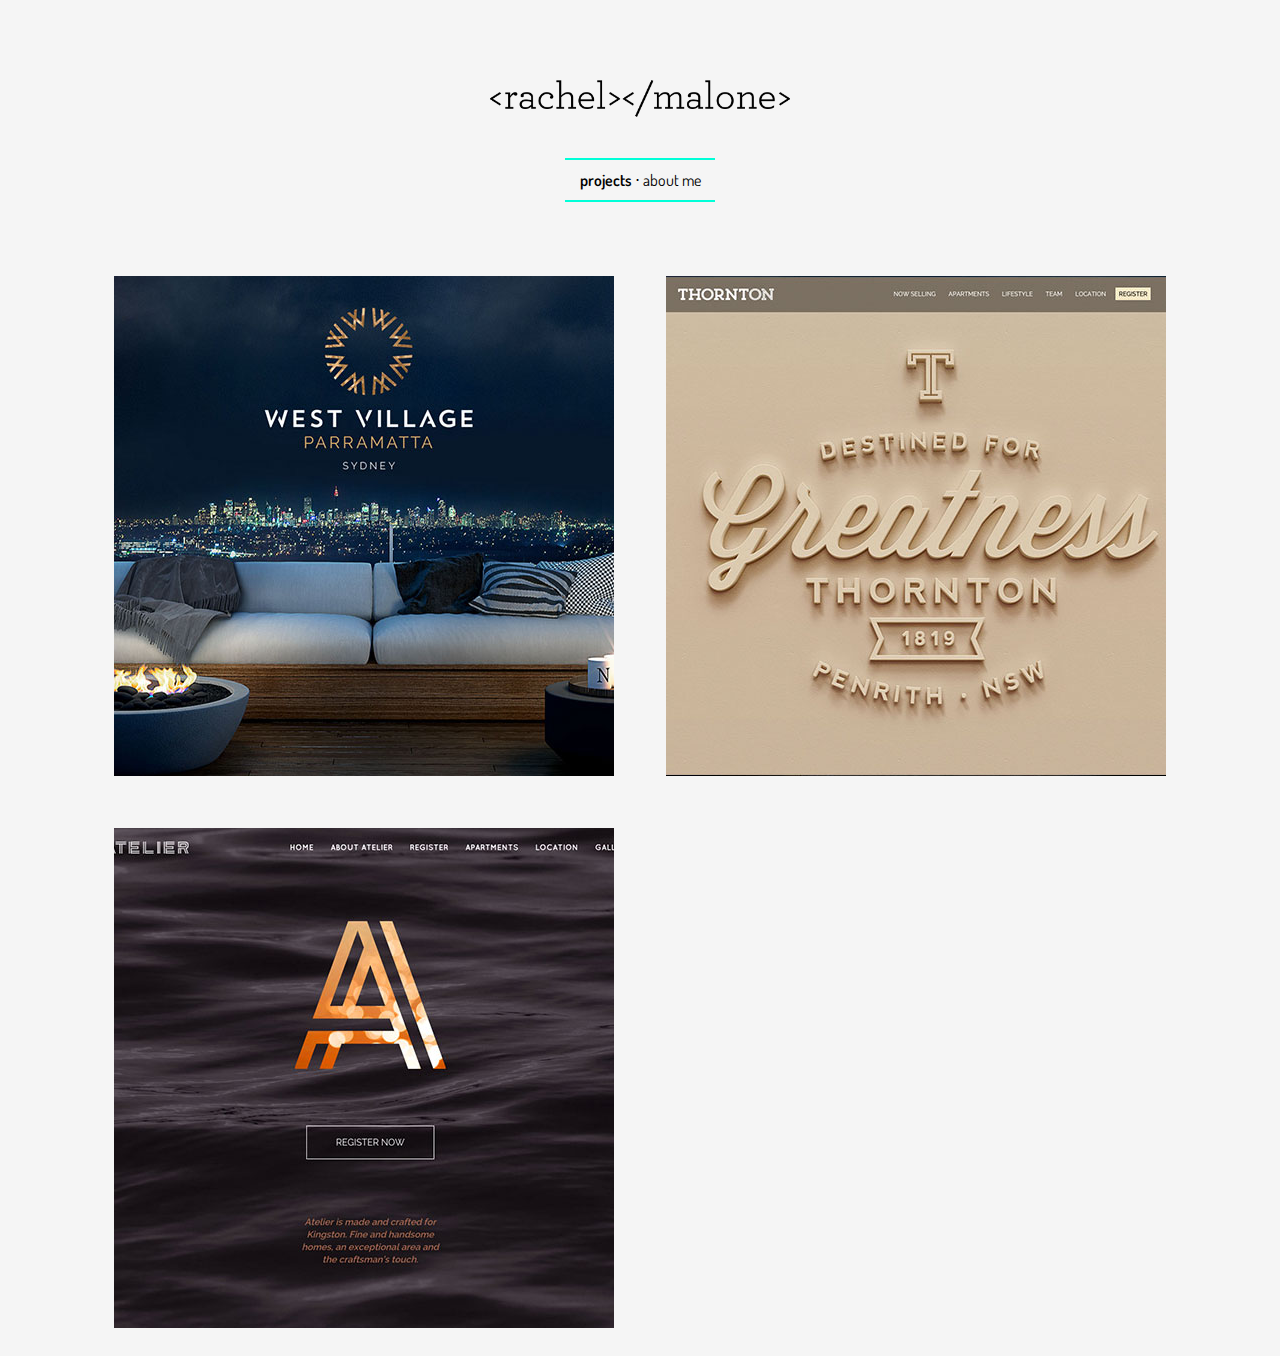
==== index.html @ 4dab8a2f "Week 1.1" ====
<!DOCTYPE html>
<html>

<head>

  <meta charset="UTF-8">

  <title>Rachel Malone</title>

  <link rel='stylesheet prefetch' href='http://fonts.googleapis.com/css?family=Source+Sans+Pro:300,600,300italic,600italic'>

    <link rel="stylesheet" href="css/style.css" media="screen" type="text/css" />
    
    <link href='http://fonts.googleapis.com/css?family=Dosis:400,200,300,500,600,700,800' rel='stylesheet' type='text/css'>

</head>

<body>
    
    <img src="images/logo.png" width="300" class="logo">
    
    <nav>
        <a href="#" class="current">projects</a>
        &#8901;
        <a href="aboutme.html">about me</a>
    </nav>
    
    <div class="wrapper">
        <div class="project">
            <img src="images/project1.jpg" >
        </div>
        
        <div class="project">
            <img src="images/project2.jpg" >
        </div>
        
        <div class="project">
            <img src="images/project3.jpg" >
        </div>    
    </div>
        
    
</body>
</html>
---- css/style.css ----
body, html, a, h1, h2, h3, h4, h5, h6, p, img, div, ul, li{
    margin: 0;
    padding: 0;
}

.logo{
    margin: 0 auto;
    display: block;
    padding: 80px 20px 40px;
}

body{
    background: #f5f5f5;
}

nav{
    text-align: center;
    font-family: 'Dosis', sans-serif;
    border-bottom: 2px #00ffd8 solid;
    border-top: 2px #00ffd8 solid;
    padding: 10px 0;
    width: 150px;
    margin: 0 auto;
}

nav a{
    color: #000;
    text-decoration: none;
}

nav a:hover{
    color: #00d3b3;
    text-decoration: none;
     -o-transition:.3s;
      -ms-transition:.3s;
      -moz-transition:.3s;
      -webkit-transition:.3s;
      transition:.3s;
}


.current{
    font-weight: 600;
}

.wrapper{
    width: 1100px;
    margin: auto;
    padding-top: 50px;
    box-sizing: border-box;
}

div.project{
    width: 548px;
    display: inline-block;
    padding:24px;
    box-sizing: border-box;
}

.about{
    width: 850px;
    display: inline-block;
    box-sizing: border-box;
    padding-right: 50px;
    font-family: 'Dosis', sans-serif;
    font-size: 20px;
    vertical-align: top;
}

.about h3{
    padding-bottom: 10px;
}

.about p{
    padding-bottom: 5px;
}

.skills{
    width: 150px;
    display: inline-block;
    box-sizing: border-box;
    border-left:1px #999 solid;
    padding-left: 30px;
}

.skills ul li{
    list-style-type: none;
    font-family: 'Dosis', sans-serif;
    padding-bottom: 5px;
}

.skills ul li:last-child{
    padding-bottom: 0;
}


@media screen and (min-width:600px) and (max-width:1125px){
    .wrapper{
        width: 100%;
        padding: 50px 10px;
    }
    
    div.project{
        width: 49%;
        padding:10px 10px;
    }
    
    div.project img{
        width: 100%;
    }
}

@media screen and (max-width:599px){
    .projects-wrapper{
        width: 100%;
    }
    
    div.project{
        width: 100%;
        margin:0 auto;
        display: block;
        padding:12px 24px;
    }
    
    div.project img{
        width: 100%;
    }
}
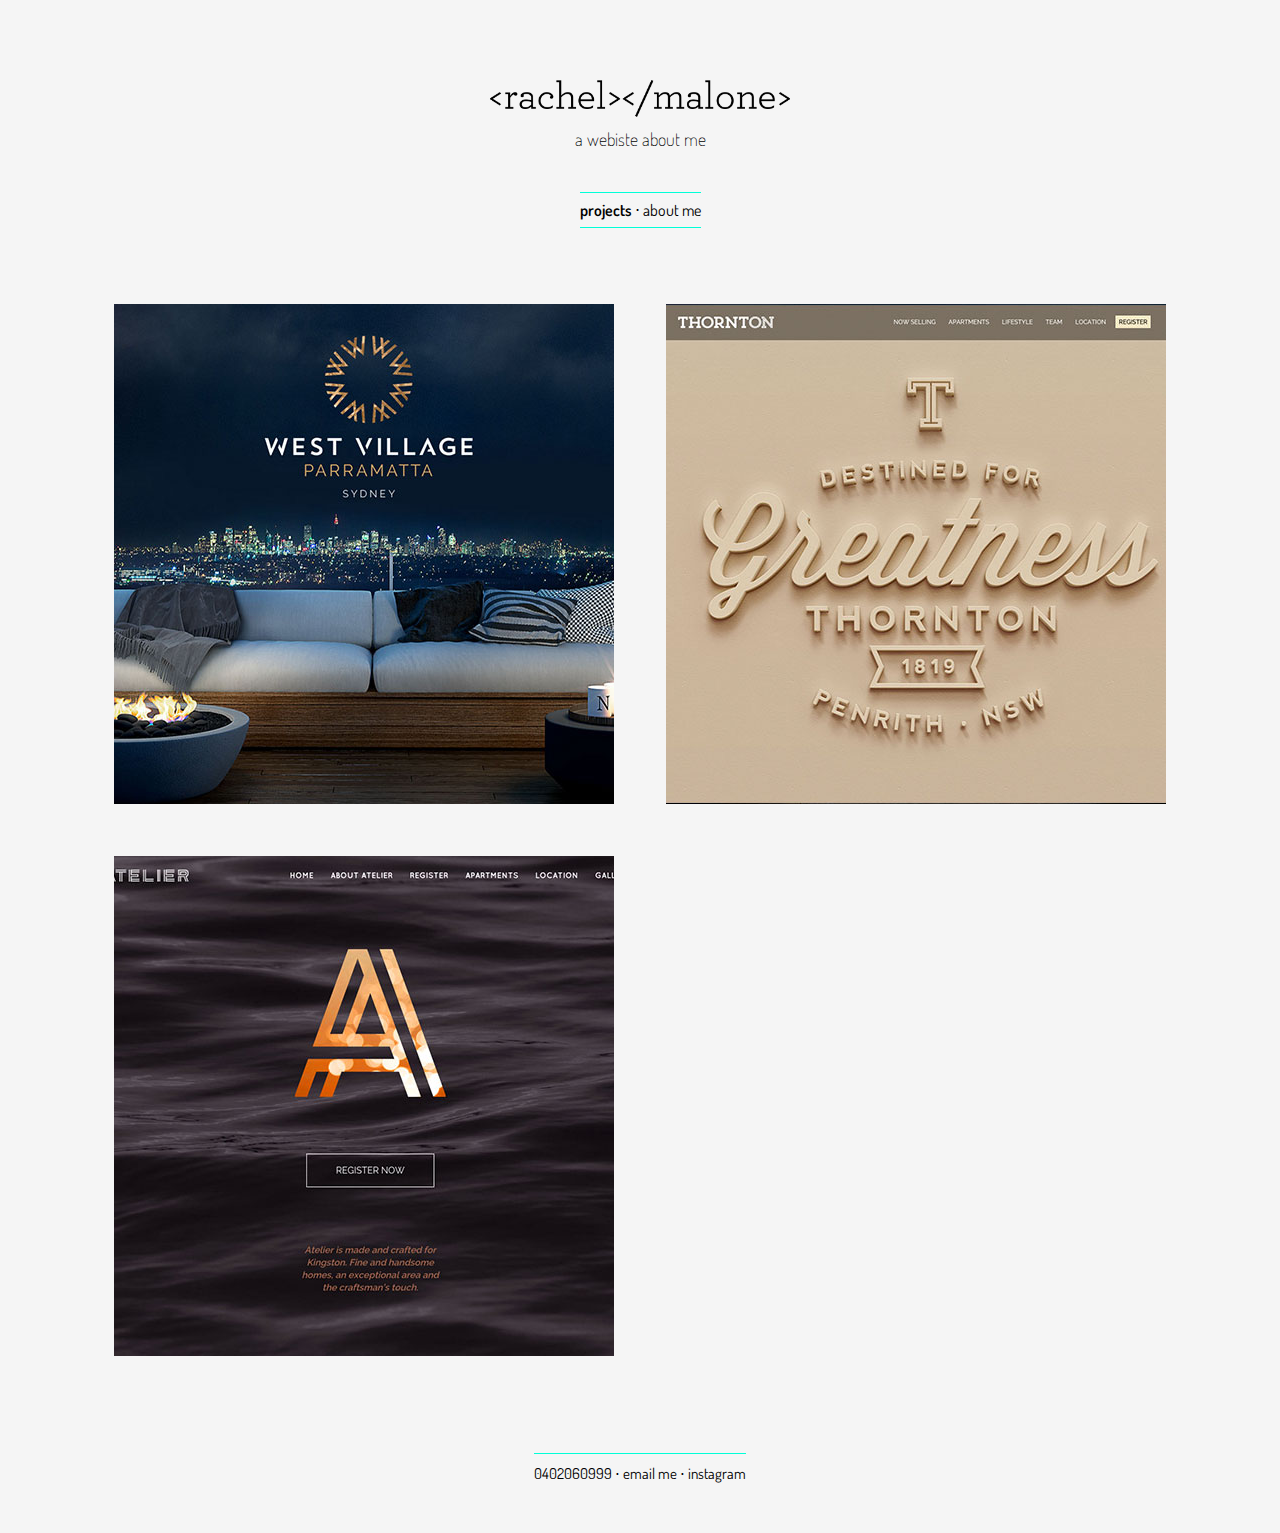
==== commit ab72b72a: "added content" ====
--- a/index.html
+++ b/index.html
@@ -7,8 +7,6 @@
 
   <title>Rachel Malone</title>
 
-  <link rel='stylesheet prefetch' href='http://fonts.googleapis.com/css?family=Source+Sans+Pro:300,600,300italic,600italic'>
-
     <link rel="stylesheet" href="css/style.css" media="screen" type="text/css" />
     
     <link href='http://fonts.googleapis.com/css?family=Dosis:400,200,300,500,600,700,800' rel='stylesheet' type='text/css'>
@@ -17,15 +15,18 @@
 
 <body>
     
-    <img src="images/logo.png" width="300" class="logo">
+    <img src="images/logo.png" width="300" class="logo" alt="rachel malone">
+    <h1 class="subtitle">a webiste about me</h1>
     
     <nav>
-        <a href="#" class="current">projects</a>
-        &#8901;
-        <a href="aboutme.html">about me</a>
+        <span>
+            <a href="#" class="current">projects</a>
+            &#8901;
+            <a href="aboutme.html">about me</a>
+        </span>
     </nav>
     
-    <div class="wrapper">
+    <div class="wrapper1100">
         <div class="project">
             <img src="images/project1.jpg" >
         </div>
@@ -38,7 +39,10 @@
             <img src="images/project3.jpg" >
         </div>    
     </div>
-        
+    
+    <footer>
+        <span> 0402060999 &#8901; <a href="mailto:rachadrienne@gmail.com">email me</a> &#8901; <a href="https://instagram.com/rachelmalone" target="_blank">instagram</a></span>
+    </footer>    
     
 </body>
-</html>+</html>
--- a/css/style.css
+++ b/css/style.css
@@ -1,12 +1,21 @@
 body, html, a, h1, h2, h3, h4, h5, h6, p, img, div, ul, li{
     margin: 0;
     padding: 0;
+    font-size: 100%;
 }
 
 .logo{
     margin: 0 auto;
     display: block;
-    padding: 80px 20px 40px;
+    padding: 80px 20px 10px;
+}
+
+h1.subtitle{
+    text-align: center;
+    font-family: 'Dosis', sans-serif;
+    font-size: 18px;
+    font-weight: 100;
+    padding-bottom: 40px;
 }
 
 body{
@@ -16,10 +25,7 @@
 nav{
     text-align: center;
     font-family: 'Dosis', sans-serif;
-    border-bottom: 2px #00ffd8 solid;
-    border-top: 2px #00ffd8 solid;
     padding: 10px 0;
-    width: 150px;
     margin: 0 auto;
 }
 
@@ -38,12 +44,18 @@
       transition:.3s;
 }
 
+nav span{
+    border-bottom: 1px #00ffd8 solid;
+    border-top: 1px #00ffd8 solid;
+    padding: 7px 0;
+}
+
 
 .current{
     font-weight: 600;
 }
 
-.wrapper{
+.wrapper1100{
     width: 1100px;
     margin: auto;
     padding-top: 50px;
@@ -57,8 +69,15 @@
     box-sizing: border-box;
 }
 
+.wrapper800{
+    width: 800px;
+    margin: auto;
+    padding-top: 50px;
+    box-sizing: border-box;
+}
+
 .about{
-    width: 850px;
+    width: 600px;
     display: inline-block;
     box-sizing: border-box;
     padding-right: 50px;
@@ -69,10 +88,12 @@
 
 .about h3{
     padding-bottom: 10px;
+    font-size: 20px;
 }
 
 .about p{
     padding-bottom: 5px;
+    font-weight: 300;
 }
 
 .skills{
@@ -83,19 +104,66 @@
     padding-left: 30px;
 }
 
+.skills h3{
+    font-size: 20px;
+}
+
 .skills ul li{
     list-style-type: none;
     font-family: 'Dosis', sans-serif;
     padding-bottom: 5px;
+    font-weight: 300;
 }
 
 .skills ul li:last-child{
     padding-bottom: 0;
 }
 
+.resume{
+    display: block;
+    font-family: 'Dosis', sans-serif;
+    padding-top: 50px;
+}
+
+.resume h3{
+    font-size: 20px;
+    padding-bottom: 5px;
+}
+
+.resume h4{
+    font-weight: 300;
+    padding-bottom: 5px;
+}
+
+footer {
+    text-align: center;
+    font-family: 'Dosis', sans-serif;
+    font-size: 15px;
+    padding: 80px 20px 50px 20px;
+}
+
+footer span{
+    border-top: 1px #00ffd8 solid;
+    padding-top: 10px;
+}
+
+footer a{
+    color: #000;
+    text-decoration: none;
+}
+
+footer a:hover{
+    color: #00d3b3;
+    text-decoration: none;
+     -o-transition:.3s;
+      -ms-transition:.3s;
+      -moz-transition:.3s;
+      -webkit-transition:.3s;
+      transition:.3s;
+}
 
 @media screen and (min-width:600px) and (max-width:1125px){
-    .wrapper{
+    .wrapper1100{
         width: 100%;
         padding: 50px 10px;
     }
@@ -108,10 +176,12 @@
     div.project img{
         width: 100%;
     }
+
 }
 
 @media screen and (max-width:599px){
-    .projects-wrapper{
+    
+    .wrapper1100{
         width: 100%;
     }
     
@@ -125,4 +195,40 @@
     div.project img{
         width: 100%;
     }
+}
+
+@media screen and (max-width:799px){
+    .wrapper800{
+        width: 100%;
+    }
+    
+        .about{
+        width: 90%;
+        padding: 0;
+        margin: auto;
+        display: block;
+    }
+    
+    .skills{
+        width: 90%;
+        padding: 50px 0 0 0;
+        margin: auto;
+        display: block;
+        border-left: 0;
+    }
+    
+        .about{
+        width: 90%;
+        padding: 0;
+        margin: auto;
+        display: block;
+    }
+    
+    .skills{
+        width: 90%;
+        padding: 50px 0 0 0;
+        margin: auto;
+        display: block;
+        border-left: 0;
+    }
 }